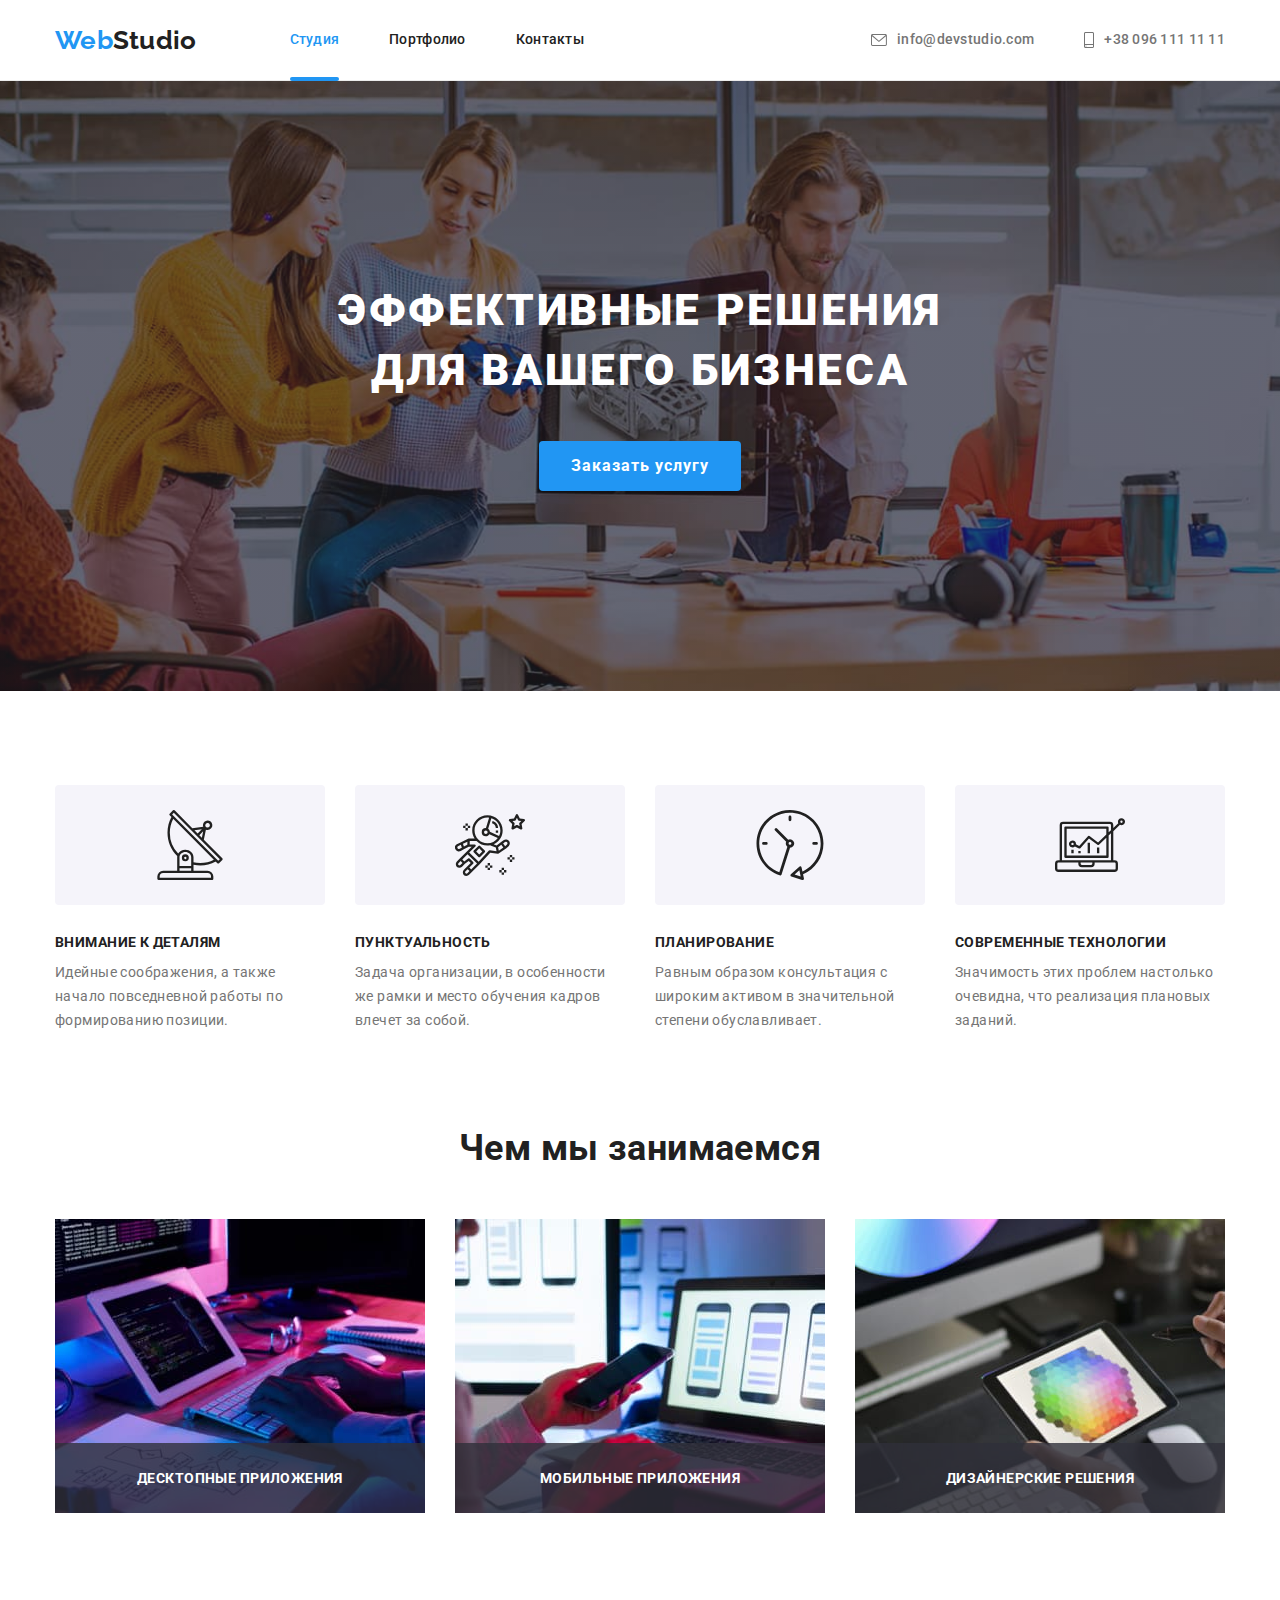
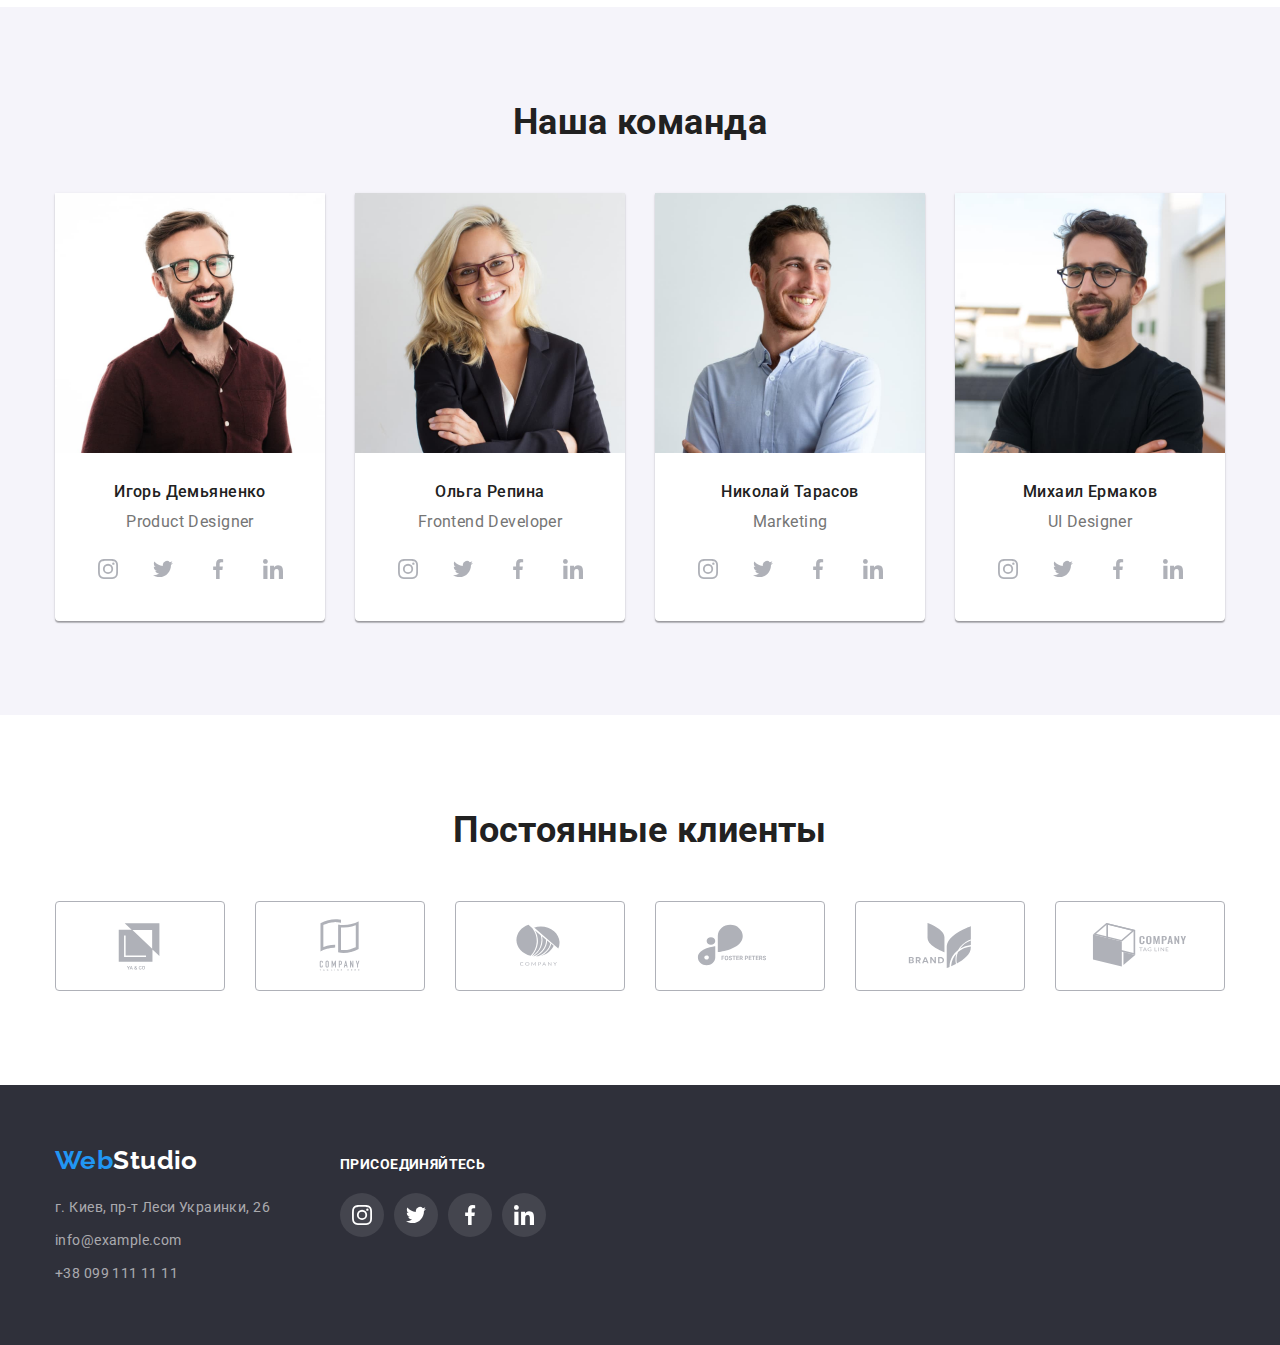
==== index.html @ f39d3039 "Initial commit" ====
<!DOCTYPE html>
<html lang="ru">
  <head>
    <meta charset="UTF-8" />
    <meta http-equiv="X-UA-Compatible" content="IE=edge" />
    <meta name="viewport" content="width=device-width, initial-scale=1.0" />
    <link
      href="https://fonts.googleapis.com/css2?family=Raleway:wght@700&family=Roboto:wght@400;500;700;900&display=swap"
      rel="stylesheet"
    />
    <link
      rel="stylesheet"
      href="https://cdnjs.cloudflare.com/ajax/libs/modern-normalize/1.1.0/modern-normalize.min.css"
    />
    <link rel="stylesheet" href="./css/styles.css" />
    <title>Document</title>
  </head>
  <body>
    <header class="header">
      <nav class="container main-nav">
        <a class="logo" href="./index.html">Web<span class="logo-black">Studio</span></a>
        <ul class="site-nav list">
          <li class="item"><a class="link active" href="./index.html">Студия</a></li>
          <li class="item"><a class="link" href="./portfolio.html">Портфолио</a></li>
          <li class="item"><a class="link" href="#">Контакты</a></li>
        </ul>
        <ul class="site-contact list">
          <li class="item">
            <a class="link" href="mailto:info@devstudio.com">
              <svg class="svg-img" width="16" height="12">
                <use href="./images/icons.svg#icon-envelope"></use>
              </svg>
              <span>info@devstudio.com</span></a
            >
          </li>
          <li class="item">
            <a class="link" href="tel:+380961111111">
              <svg class="svg-img" width="10" height="16">
                <use href="./images/icons.svg#icon-smartphone"></use>
              </svg>
              <span>+38 096 111 11 11</span></a
            >
          </li>
        </ul>
      </nav>
    </header>
    <main>
      <section class="section hero">
        <div class="container">
          <h1 class="title">Эффективные решения для вашего бизнеса</h1>
          <!-- <a href="#">Заказать услугу</a> -->
          <button class="btn" type="button" data-modal-open>Заказать услугу</button>
          <!-- <input type="button" value="Заказать услугу" /> -->
        </div>
      </section>
      <section class="section site-about">
        <div class="container">
          <!-- Этот заголовок будет потом не видимым -->
          <h2 class="section-title visually-hidden">Наши лучшие качества</h2>
          <ul class="card-set list">
            <li class="card-item site-about-item">
              <div class="site-about-item-svg">
                <svg width="70" height="70">
                  <use href="./images/icons.svg#icon-antenna"></use>
                </svg>
              </div>
              <h3 class="section-subtitle">Внимание к деталям</h3>
              <p class="text">
                Идейные соображения, а также начало повседневной работы по формированию позиции.
              </p>
            </li>

            <li class="card-item site-about-item">
              <div class="site-about-item-svg">
                <svg width="70" height="70">
                  <use href="./images/icons.svg#icon-astronaut"></use>
                </svg>
              </div>
              <h3 class="section-subtitle">Пунктуальность</h3>
              <p class="text">
                Задача организации, в особенности же рамки и место обучения кадров влечет за собой.
              </p>
            </li>

            <li class="card-item site-about-item">
              <div class="site-about-item-svg">
                <svg width="70" height="70">
                  <use href="./images/icons.svg#icon-clock"></use>
                </svg>
              </div>
              <h3 class="section-subtitle">Планирование</h3>
              <p class="text">
                Равным образом консультация с широким активом в значительной степени обуславливает.
              </p>
            </li>

            <li class="card-item site-about-item">
              <div class="site-about-item-svg">
                <svg width="70" height="70">
                  <use href="./images/icons.svg#icon-diagram"></use>
                </svg>
              </div>
              <h3 class="section-subtitle">Современные технологии</h3>
              <p class="text">
                Значимость этих проблем настолько очевидна, что реализация плановых заданий.
              </p>
            </li>
          </ul>
        </div>
      </section>
      <section class="section site-work">
        <div class="container">
          <h2 class="section-title">Чем мы занимаемся</h2>
          <ul class="card-set list">
            <li class="card-item site-work-item">
              <img
                class="image"
                src="./images/ourbuisness/aboutus1.jpg"
                alt="Пишем качественный код"
                width="370"
              />
              <h3 class="site-work-block">Десктопные приложения</h3>
            </li>
            <li class="card-item site-work-item">
              <img
                class="image"
                src="./images/ourbuisness/aboutus3.jpg"
                alt="Делаем адаптивную верстку"
                width="370"
              />
              <h3 class="site-work-block">Мобильные приложения</h3>
            </li>
            <li class="card-item site-work-item">
              <img
                class="image"
                src="./images/ourbuisness/aboutus2.jpg"
                alt="Нарисуем логотип"
                width="370"
              />
              <h3 class="site-work-block">Дизайнерские решения</h3>
            </li>
          </ul>
        </div>
      </section>
      <section class="section site-command">
        <div class="container">
          <h2 class="section-title">Наша команда</h2>
          <ul class="card-set list">
            <li class="card-item site-command-item">
              <img
                class="image"
                src="./images/ourcomand/people4.jpg"
                alt="Product Designer"
                width="270"
              />
              <div class="text-block">
                <h3 class="comand-name">Игорь Демьяненко</h3>
                <p class="text">Product Designer</p>
                <ul class="list card-set-ico">
                  <li>
                    <a
                      class="ico-item"
                      href="#"
                      target="_blank"
                      rel="noreferrer noopener"
                      aria-label="Посилання на Інстаграм"
                    >
                      <svg width="20" height="20">
                        <use href="./images/icons.svg#icon-instagram" />
                      </svg>
                    </a>
                  </li>
                  <li>
                    <a
                      class="ico-item"
                      href="#"
                      target="_blank"
                      rel="noreferrer noopener"
                      aria-label="Посилання на Твітер"
                    >
                      <svg width="20" height="20">
                        <use href="./images/icons.svg#icon-twitter" />
                      </svg>
                    </a>
                  </li>
                  <li>
                    <a
                      class="ico-item"
                      href="#"
                      target="_blank"
                      rel="noreferrer noopener"
                      aria-label="Посилання на фейсбук"
                    >
                      <svg width="20" height="20">
                        <use href="./images/icons.svg#icon-facebook" />
                      </svg>
                    </a>
                  </li>
                  <li>
                    <a
                      class="ico-item"
                      href="#"
                      target="_blank"
                      rel="noreferrer noopener"
                      aria-label="Посилання на Лінкедін"
                    >
                      <svg width="20" height="20">
                        <use href="./images/icons.svg#icon-linkedin" />
                      </svg>
                    </a>
                  </li>
                </ul>
              </div>
            </li>
            <li class="card-item site-command-item">
              <img
                class="image"
                src="./images/ourcomand/people1.jpg"
                alt="Frontend Developer"
                width="270"
              />
              <div class="text-block">
                <h3 class="comand-name">Ольга Репина</h3>
                <p class="text">Frontend Developer</p>
                <ul class="list card-set-ico">
                  <li>
                    <a
                      class="ico-item"
                      href="#"
                      target="_blank"
                      rel="noreferrer noopener"
                      aria-label="Посилання на Інстаграм"
                    >
                      <svg width="20" height="20">
                        <use href="./images/icons.svg#icon-instagram" />
                      </svg>
                    </a>
                  </li>
                  <li>
                    <a
                      class="ico-item"
                      href="#"
                      target="_blank"
                      rel="noreferrer noopener"
                      aria-label="Посилання на Твітер"
                    >
                      <svg width="20" height="20">
                        <use href="./images/icons.svg#icon-twitter" />
                      </svg>
                    </a>
                  </li>
                  <li>
                    <a
                      class="ico-item"
                      href="#"
                      target="_blank"
                      rel="noreferrer noopener"
                      aria-label="Посилання на фейсбук"
                    >
                      <svg width="20" height="20">
                        <use href="./images/icons.svg#icon-facebook" />
                      </svg>
                    </a>
                  </li>
                  <li>
                    <a
                      class="ico-item"
                      href="#"
                      target="_blank"
                      rel="noreferrer noopener"
                      aria-label="Посилання на Лінкедін"
                    >
                      <svg width="20" height="20">
                        <use href="./images/icons.svg#icon-linkedin" />
                      </svg>
                    </a>
                  </li>
                </ul>
              </div>
            </li>
            <li class="card-item site-command-item">
              <img class="image" src="./images/ourcomand/people2.jpg" alt="Marketing" width="270" />
              <div class="text-block">
                <h3 class="comand-name">Николай Тарасов</h3>
                <p class="text">Marketing</p>
                <ul class="list card-set-ico">
                  <li>
                    <a
                      class="ico-item"
                      href="#"
                      target="_blank"
                      rel="noreferrer noopener"
                      aria-label="Посилання на Інстаграм"
                    >
                      <svg width="20" height="20">
                        <use href="./images/icons.svg#icon-instagram" />
                      </svg>
                    </a>
                  </li>
                  <li>
                    <a
                      class="ico-item"
                      href="#"
                      target="_blank"
                      rel="noreferrer noopener"
                      aria-label="Посилання на Твітер"
                    >
                      <svg width="20" height="20">
                        <use href="./images/icons.svg#icon-twitter" />
                      </svg>
                    </a>
                  </li>
                  <li>
                    <a
                      class="ico-item"
                      href="#"
                      target="_blank"
                      rel="noreferrer noopener"
                      aria-label="Посилання на фейсбук"
                    >
                      <svg width="20" height="20">
                        <use href="./images/icons.svg#icon-facebook" />
                      </svg>
                    </a>
                  </li>
                  <li>
                    <a
                      class="ico-item"
                      href="#"
                      target="_blank"
                      rel="noreferrer noopener"
                      aria-label="Посилання на Лінкедін"
                    >
                      <svg width="20" height="20">
                        <use href="./images/icons.svg#icon-linkedin" />
                      </svg>
                    </a>
                  </li>
                </ul>
              </div>
            </li>
            <li class="card-item site-command-item">
              <img
                class="image"
                src="./images/ourcomand/people3.jpg"
                alt="UI Designer"
                width="270"
              />
              <div class="text-block">
                <h3 class="comand-name">Михаил Ермаков</h3>
                <p class="text">UI Designer</p>
                <ul class="list card-set-ico">
                  <li>
                    <a
                      class="ico-item"
                      href="#"
                      target="_blank"
                      rel="noreferrer noopener"
                      aria-label="Посилання на Інстаграм"
                    >
                      <svg width="20" height="20">
                        <use href="./images/icons.svg#icon-instagram" />
                      </svg>
                    </a>
                  </li>
                  <li>
                    <a
                      class="ico-item"
                      href="#"
                      target="_blank"
                      rel="noreferrer noopener"
                      aria-label="Посилання на Твітер"
                    >
                      <svg width="20" height="20">
                        <use href="./images/icons.svg#icon-twitter" />
                      </svg>
                    </a>
                  </li>
                  <li>
                    <a
                      class="ico-item"
                      href="#"
                      target="_blank"
                      rel="noreferrer noopener"
                      aria-label="Посилання на фейсбук"
                    >
                      <svg width="20" height="20">
                        <use href="./images/icons.svg#icon-facebook" />
                      </svg>
                    </a>
                  </li>
                  <li>
                    <a
                      class="ico-item"
                      href="#"
                      target="_blank"
                      rel="noreferrer noopener"
                      aria-label="Посилання на Лінкедін"
                    >
                      <svg width="20" height="20">
                        <use href="./images/icons.svg#icon-linkedin" />
                      </svg>
                    </a>
                  </li>
                </ul>
              </div>
            </li>
          </ul>
        </div>
      </section>
      <section class="section site-clients">
        <div class="container">
          <h2 class="section-title">Постоянные клиенты</h2>
          <ul class="list card-set">
            <li class="card-item site-clients-item">
              <a
                class="out-box"
                href="#"
                target="_blank"
                rel="noreferrer noopener"
                aria-label="Посилання на компанію номер 1"
              >
                <svg class="pos-center" width="106" height="60">
                  <use href="./images/icons.svg#icon-comp1"></use>
                </svg>
              </a>
            </li>
            <li class="card-item site-clients-item">
              <a
                class="out-box"
                href="#"
                target="_blank"
                rel="noreferrer noopener"
                aria-label="Посилання на компанію номер 2"
              >
                <svg class="pos-center" width="106" height="60">
                  <use href="./images/icons.svg#icon-comp2"></use>
                </svg>
              </a>
            </li>
            <li class="card-item site-clients-item">
              <a
                class="out-box"
                href="#"
                target="_blank"
                rel="noreferrer noopener"
                aria-label="Посилання на компанію номер 3"
              >
                <svg class="pos-center" width="106" height="60">
                  <use href="./images/icons.svg#icon-comp3"></use>
                </svg>
              </a>
            </li>
            <li class="card-item site-clients-item">
              <a
                class="out-box"
                href="#"
                target="_blank"
                rel="noreferrer noopener"
                aria-label="Посилання на компанію номер 4"
              >
                <svg class="pos-center" width="106" height="60">
                  <use href="./images/icons.svg#icon-comp4"></use>
                </svg>
              </a>
            </li>
            <li class="card-item site-clients-item">
              <a
                class="out-box"
                href="#"
                target="_blank"
                rel="noreferrer noopener"
                aria-label="Посилання на компанію номер 5"
              >
                <svg class="pos-center" width="106" height="60">
                  <use href="./images/icons.svg#icon-comp5"></use>
                </svg>
              </a>
            </li>
            <li class="card-item site-clients-item">
              <a
                class="out-box"
                href="#"
                target="_blank"
                rel="noreferrer noopener"
                aria-label="Посилання на компанію номер 6"
              >
                <svg class="pos-center" width="106" height="60">
                  <use href="./images/icons.svg#icon-comp6" />
                </svg>
              </a>
            </li>
          </ul>
        </div>
      </section>
    </main>
    <footer class="site-footer">
      <div class="container card-set-footer">
        <div class="footer-card-item">
          <a class="logo" href="#">Web<span class="logo-white">Studio</span></a>
          <address class="footer-contact">
            <ul class="list">
              <li class="item">
                <a
                  class="footer-contact-link link"
                  href="https://goo.gl/maps/ytw7tUdtrMJyWJkt6"
                  target="_blank"
                  rel="noreferrer noopener"
                  >г. Киев, пр-т Леси Украинки, 26</a
                >
              </li>
              <li class="item">
                <a class="footer-contact-link link" href="mailto:info@example.com"
                  >info@example.com</a
                >
              </li>
              <li class="item">
                <a class="footer-contact-link link" href="tel:+380991111111">+38 099 111 11 11</a>
              </li>
            </ul>
          </address>
        </div>
        <div class="footer-card-item">
          <h3 class="section-subtitle">присоединяйтесь</h3>
          <ul class="list card-set-ico">
            <li>
              <a class="ico-item" href="#" aria-label="Посилання на Інстаграм">
                <svg width="20" height="20">
                  <use href="./images/icons.svg#icon-instagram" />
                </svg>
              </a>
            </li>
            <li>
              <a class="ico-item" href="#" aria-label="Посилання на Твітер">
                <svg width="20" height="20">
                  <use href="./images/icons.svg#icon-twitter" />
                </svg>
              </a>
            </li>
            <li>
              <a class="ico-item" href="#" aria-label="Посилання на Фейсбук">
                <svg width="20" height="20">
                  <use href="./images/icons.svg#icon-facebook" />
                </svg>
              </a>
            </li>
            <li>
              <a class="ico-item" href="#" aria-label="Посилання на Лінкедін">
                <svg width="20" height="20">
                  <use href="./images/icons.svg#icon-linkedin" />
                </svg>
              </a>
            </li>
          </ul>
        </div>
      </div>
    </footer>

    <!-- Modal window -->
    <div class="backdrop is-hidden" data-modal>
      <div class="modal">
        <button class="modal-btn" data-modal-close>
          <svg class="modal-btn-icon" width="14" height="14">
            <use href="./images/icons.svg#icon-close"></use>
          </svg>
        </button>
      </div>
    </div>
    <!-- Modal window end -->

    <script src="./js/modal.js"></script>
  </body>
</html>
---- css/styles.css ----
/* 
bg-color-primary #2196F3 - голубой цвет фона
bg-color-secondary #F5F4FA  - серый цвет фона
text-color-primary #757575  - основной цвет фона
text-color-secondary #212121 - название кнопок и заголовков
text-color-activ #2196F3 - активный текст
 */

/* Стили ко всему документу */
:root {
  --bg-color-primary: #2196f3;
  --bg-color-secondary: #f5f4fa;
  --text-color-btn-primary: #ffffff;
  --text-color-btn-secondary: #212121;
  --text-color-primary: #757575;
  --text-color-secondary: #212121;
  --text-color-active: #2196f3;
  --black-color: #212121;
  --white-color: #ffffff;
  --ico-color: #AFB1B8;
  --border-color: #EEEEEE;
  --boreder-header-color: #ECECEC;
  --baner-color: #2f303a;

  --timing-function: cubic-bezier(0.4, 0, 0.2, 1);

  

  /* Flex margin */
  --set-margin: 30px;
  --set-margin-ico: 10px;
  
}

/* Загальні стилі для всього документа */
html{
  box-sizing: border-box;
}
body{
  color: var(--text-color-primary);
  font-family: "Roboto", sans-serif;
  letter-spacing: 0.03em;
  font-size: 14px;
  line-height: 1.71;
}
.no-scroll{
  overflow: hidden;
}
h1, h2, h3, h4, h5, h6, p, ul {
  margin: 0px;
  padding: 0px;
}
img{
  display: block;
  max-width: 100%;
  height: auto;
}
.container{
  width: 1200px;
  padding-left: 15px;
  padding-right: 15px;
  margin-left: auto;
  margin-right: auto;
}
.list{
  list-style-type: none;
}
.link{
  text-decoration: none;
  color: currentColor;
}
.section{
  padding: 94px 0px;
}

.section-title{
  margin-top: 0px;
  margin-bottom: 50px;
  color: var(--text-color-secondary);
  font-weight: 700;
  font-size: 36px;
  line-height: 1.17;
  text-align: center;
}

.visually-hidden {
  position: absolute;
  width: 1px;
  height: 1px;
  margin: -1px;
  border: 0;
  padding: 0;
  white-space: nowrap;
  clip-path: inset(100%);
  clip: rect(0 0 0 0);
  overflow: hidden;
}

/* Flex start */
.card-set {
  display: flex;
  flex-wrap: wrap;
  margin-left: calc(-1 * var(--set-margin));
  margin-top: calc(-1 * var(--set-margin));
}

.card-item {
  margin-left: var(--set-margin);
  margin-top: var(--set-margin);
}

.pos-center {
  display: block;
  margin: 0 auto;
}
/* Flex end */


/* END Загальні стилі для всього документа */

/* Стилі для логотипа */
.logo{
  color: var(--text-color-active);
  text-decoration: none;
  font-family: "Raleway", sans-serif;
  font-weight: 700;
  font-size: 26px;
  line-height: 1.19;
}
.logo-black{
  color: var(--black-color);
}
/* END Стилі для логотипа*/



/* Стилі nav */
.header{
  font-weight: 500;
  line-height: 1.14;
  letter-spacing: 0.02em;
  border-bottom: solid 1px var(--boreder-header-color);
}
.main-nav{
  display: flex;
  align-items: center;
}
.site-nav{
  display:flex;
  margin-left: 93px;
}
.site-nav .item + .item{
  margin-left: 50px;
}

.site-nav .item{
  position: relative;
}
.site-nav .link{
  display: block;
  color: var(--text-color-secondary);
  padding-top: 32px;
  padding-bottom: 32px;

  transition-property: color;
  transition-duration: 250ms;
  transition-timing-function: var(--timing-function);

}
.site-nav .link.active::after{
  content: '';
  position: absolute;
  bottom: -1px;
  left: 0px;
  display: block;
  width: 100%;
  height: 4px;
  border-radius: 2px;
  background-color: var(--bg-color-primary);
}

.site-nav .link:hover,
.site-nav .link:focus {
  color: var(--text-color-active);
}
.site-nav .link.active {
  color: var(--text-color-active);
}
.site-contact{
  display: flex;
  margin-left: auto;
}
.site-contact .item + .item {
  margin-left: 50px;
}
/* .site-contact .link{
  display: block;
  padding-top: 32px;
  padding-bottom: 32px;
} */

.site-contact .link{
  display: inline-flex;
  align-items: center;
  padding-top: 32px;
  padding-bottom: 32px;

  transition-property: color;
  transition-duration: 250ms;
  transition-timing-function: var(--timing-function);
}

.site-contact .link:hover,
.site-contact .link:focus {
  color: var(--text-color-active);
}
.site-contact .svg-img{
  margin-right: 10px;
  fill: currentColor;
}


/* .site-contact .link::before{
  content: "";
  margin-right: 10px;
}
.site-contact .envelope::before{
    width: 16px;
    height: 12px;
    background-image: url(../images/header/envelope.svg);
}
.site-contact .envelope:hover::before,
.site-contact .envelope:focus::before {
  background-image: url(../images/header/envelope-blue.svg);
}
.site-contact .phone::before {
  width: 10px;
  height: 16px;
  background-image: url(../images/header/smartphone.svg);
}
.site-contact .phone:hover::before,
.site-contact .phone:focus::before {
  background-image: url(../images/header/smartphone-blue.svg);
} */
/* END Стилі nav  */

/* Section baner */
.hero{
  max-width: 1600px;
  margin-left: auto;
  margin-right: auto;
  padding-top: 200px;
  padding-bottom: 200px;
  /* padding: 200px 0px; */
  text-align: center;

  background-color: var(--baner-color);
  background-image: linear-gradient(
  to right,
  rgba(47, 48, 58, 0.4),
  rgba(47, 48, 58, 0.4)
),
  url(../images/hero/hero.jpg);
  background-position: center;
  background-size: cover;
  background-repeat: no-repeat;
}
.hero .title {
  margin: 0 auto;
  max-width: 696px;
  margin-bottom: 40px;
  color: var(--white-color);
  font-weight: 900;
  font-size: 44px;
  line-height: 1.36;
  letter-spacing: 0.06em;
  text-transform: uppercase;
  
}

.hero .btn {
  padding: 10px 32px;
  border: none;
  border-radius: 4px;
  font-weight: 700;
  font-size: 16px;
  line-height: 1.88;
  font-family: inherit;
  cursor: pointer;
  letter-spacing: 0.06em;
  background-color: var(--bg-color-primary);
  color: var(--text-color-btn-primary);
  box-shadow: 0px 4px 4px rgba(0, 0, 0, 0.15);
}
/* END section baner */

/* Section about */
.site-about{
  padding-bottom: 0px;
}
.site-about-item{
  flex-basis: calc(100% / 4 - var(--set-margin));
}
.site-about-item-svg{
  display: flex;
  justify-content: center;
  align-items: center;
  width: 100%;
  padding-top:25px;
  padding-bottom: 25px;
  margin-bottom: 30px;
  border-radius: 4px;
  background-color: var(--bg-color-secondary);
}

/* .site-about-item::before{
  display: block;
  content: "";
  width: 100%;
  height: 120px;
  margin-bottom: 30px;
  background-color: var(--bg-color-secondary);
  background-repeat: no-repeat;
  background-position: center;
}
.site-about-item.img-ant::before{
  background-image: url(../images/about/antenna.svg);
}
.site-about-item.img-clc::before {
  background-image: url(../images/about/clock.svg);
}
.site-about-item.img-diagr::before {
  background-image: url(../images/about/diagram.svg);
}
.site-about-item.img-astr::before {
  background-image: url(../images/about/astronaut.svg);
} */

/* .site-about-flex>.item:nth-of-type(4n){
  margin-right: 0px;
} */

.site-about .section-subtitle {
  margin-bottom: 10px;
  font-size: 14px;
  color: var(--text-color-secondary);
  font-weight: 700;
  line-height: 1.14;
  text-transform: uppercase;
}
.site-about .text {
  margin: 0px;
}
/* Section about END */

/* Section site-work */
.site-work .image{
  display: block;
}

.site-work-item{
  position: relative;
  flex-basis: calc(100% / 3 - var(--set-margin));
}
.site-work .site-work-block{
  position: absolute;
  bottom: 0;
  left: 0px;
  width: 100%;
  padding-top: 27px;
  padding-bottom: 27px;
  background-color: rgba(47, 48, 58, 0.8);;

  line-height: calc(16 / 14);
  text-align: center;
  text-transform: uppercase;
  color: var(--white-color);
  font-size: 14px;
}
/* Section site-work END*/

/* Section our comand */
.site-command {
  background-color: var(--bg-color-secondary);
  text-align: center;
}
.site-command .image{
  display: block;
}
.site-command .text-block{
  padding: 30px;
}

.site-command-item{
  flex-basis: calc(100% / 4 - var(--set-margin));
  box-shadow: 0px 1px 3px rgba(0, 0, 0, 0.12), 0px 1px 1px rgba(0, 0, 0, 0.14), 0px 2px 1px rgba(0, 0, 0, 0.2);
  border-radius: 0px 0px 4px 4px;
  background-color: var(--white-color);
}

.site-command .comand-name{
  color: var(--text-color-btn-secondary);
  font-weight: 500;
  line-height: 1.18;
  font-size: 16px;
  margin-bottom: 10px;
}

.site-command .text{
  font-size: 16px;
  line-height: 1.19;
  margin-bottom: 16px;
}

/* Flex start ico */
.card-set-ico {
  display: flex;
  gap: 10px;
  justify-content: space-around;
}

.ico-item {
  width: 44px;
  height: 44px;
  display: flex;
  border-radius: 50%;
  align-items: center;
  justify-content: center;
  fill: var(--ico-color);

  transition-property: background-color, fill;
  transition-duration: 250ms;
  transition-timing-function: var(--timing-function);
  
}
.ico-item:hover,
.ico-item:focus {
  background-color: var(--bg-color-primary);
  fill: var(--white-color);
}
/* Flex end ico*/

/* Our clients */
.site-clients-item {
  flex-basis: calc(100% /6  - var(--set-margin));
}
.site-clients .out-box{
  display: flex;
  /* width: 170px; */
  height: 90px;
  align-items: center;
  fill: var(--ico-color);
  border: 1px solid;
  border-color: var(--ico-color);
  border-radius: 4px;

  transition-property: fill, border-color;
  transition-duration: 250ms;
  transition-timing-function: var(--timing-function);
}
.site-clients .out-box:hover,
.site-clients .out-box:focus{
  fill: var(--bg-color-primary);
  border-color: var(--bg-color-primary);
}
/* Our clients end*/


/* =====================PORTFOLIO====================== */
/* Button */
.filter-menu {
  margin-bottom: 50px;
  display: flex;
  justify-content: center;
}
.filter-menu .item + .item{
  margin-left: 8px;
}
.filter-button {
  padding: 6px 22px;
  border: none;
  border-radius: 4px;
  
  font-weight: 500;
  font-size: 16px;
  line-height: 1.63;
  text-align: center;
  font-family: inherit;
  cursor: pointer;

  transition-property: color, background-color, box-shadow;
  transition-duration: 250ms;
  transition-timing-function: var(--timing-function);
  }

.filter-button:hover, .filter-button:focus, .active-filter{
  background-color: var(--bg-color-primary);
  color: var(--text-color-btn-primary);
  box-shadow: 0px 3px 1px rgba(0, 0, 0, 0.1), 0px 1px 2px rgba(0, 0, 0, 0.08), 0px 2px 2px rgba(0, 0, 0, 0.12);
}

/* Section project on PORTFOLIO */

.allwork-item{
  flex-basis: calc(100% / 3 - var(--set-margin));
}
.allwork-link{
  display: block;

  transition-property: box-shadow;
  transition-duration: 250ms;
  transition-timing-function: var(--timing-function);
}
.allwork-link:hover,
.allwork-link:focus
{
  box-shadow: 0px 1px 1px rgba(0, 0, 0, 0.12), 0px 4px 4px rgba(0, 0, 0, 0.06), 1px 4px 6px rgba(0, 0, 0, 0.16); 
}

.flex-container .image{
  display: block;
}

.site-project{
  padding: 20px 24px;
  border-left: solid 1px var(--border-color);
  border-right: solid 1px var(--border-color);
  border-bottom: solid 1px var(--border-color);
}

.site-project-title {
  margin-bottom: 4px;
  color: var(--text-color-secondary);
  font-weight: 700;
  font-size: 18px;
  line-height: 2;
  letter-spacing: 0.06em;
}

.site-project-text {
  font-size: 16px;
  line-height: 1.88;
}
.product-thumb {
  position: relative;
  overflow: hidden;
}

.product-overlay {
  position: absolute;
  width: 100%;
  height: 100%;
  bottom: 0;
  left: 0;
  padding-left: 24px;
  padding-right: 24px;
  padding-top: 5px;
  padding-bottom: 5px;
  display: flex;
  justify-content: center;
  align-items: center;

  line-height: calc(28 / 18);
  color: var(--white-color);
  font-size: 18px;

  background: rgba(33, 150, 243, 0.9);
  transform: translateY(100%);
  transition: transform 250ms var(--timing-function);
}

.allwork-link:hover .product-overlay, .allwork-link:focus .product-overlay {
  transform: translateY(0%);
}

/* footer */
.card-set-footer{
  display: flex;
  gap: 70px;
  align-items: baseline;
}
.site-footer {
  padding: 60px 0px;
  background-color: var(--baner-color);
}
.site-footer .left{
  margin-right: 70px;
  display: inline-block;
}
.site-footer .logo{
  margin-bottom: 20px;
  display: block;
}

.logo-white { 
  color: var(--white-color);
}

.footer-contact{
  font-style: inherit;
}
.footer-contact .item{
  margin-bottom: 9px;
}
.footer-contact .item:last-child {
  margin-bottom: 0px;
}

.footer-contact-link {
  color: rgb(255, 255, 255, 0.6);
  font-style: normal;

  transition-property: color;
  transition-duration: 250ms;
  transition-timing-function: var(--timing-function);
}

.footer-contact-link:hover, .footer-contact-link:focus{
  color: #ffffff;
}

.site-footer .center{
  display: inline-block;
  outline: 1px #EEEEEE solid;
}
.site-footer .section-subtitle {
  margin-bottom: 20px;
  font-size: 14px;
  color: var(--white-color);
  font-weight: 700;
  line-height: 1.14;
  text-transform: uppercase;
  letter-spacing: 0.03em;
}

.card-item-center .section-subtitle{
  margin-bottom: 20px;
}
.site-footer .ico-item{
  background: rgba(255, 255, 255, 0.1);
  fill: var(--white-color);

  transition-property: background-color;
  transition-duration: 250ms;
  transition-timing-function: var(--timing-function);
}
.site-footer .ico-item:hover,
.site-footer .ico-item:focus {
  background-color: var(--bg-color-primary);
}

/* Modal window */
.backdrop{
  position:fixed;
  top: 0px;
  left: 0px;

  width: 100%;
  height: 100%;

  background: rgba(0, 0, 0, 0.2);
  opacity: 1;
  transition: opacity 250ms var(--timing-function), visibility 250ms var(--timing-function);
}
.backdrop.is-hidden{
  opacity: 0;
  visibility: hidden;
  pointer-events: none;
}

.backdrop.is-hidden .modal{
  transform: translate(-50%, -50%) scale(0.9);
}

.modal{
  position: absolute;
  top: 50%;
  left: 50%;
  width: 528px;
  height: 581px;
  background-color: var(--white-color);
  box-shadow: 0px 1px 3px rgba(0, 0, 0, 0.12), 0px 1px 1px rgba(0, 0, 0, 0.14), 0px 2px 1px rgba(0, 0, 0, 0.2);
  border-radius: 4px;

  transform: translate(-50%, -50%) scale(1);
  transition: transform 250ms var(--timing-function);
}
.modal-btn{
  position: absolute;
  right: 8px;
  top: 8px;
  display: flex;
  justify-content: center;
  align-items: center;
  width: 30px;
  height: 30px;
  padding: 0px;
  border: 1px solid rgba(0, 0, 0, 0.1);
  border-radius: 50%;
  background-color: transparent;
  cursor: pointer;
}

/* Modal window end */
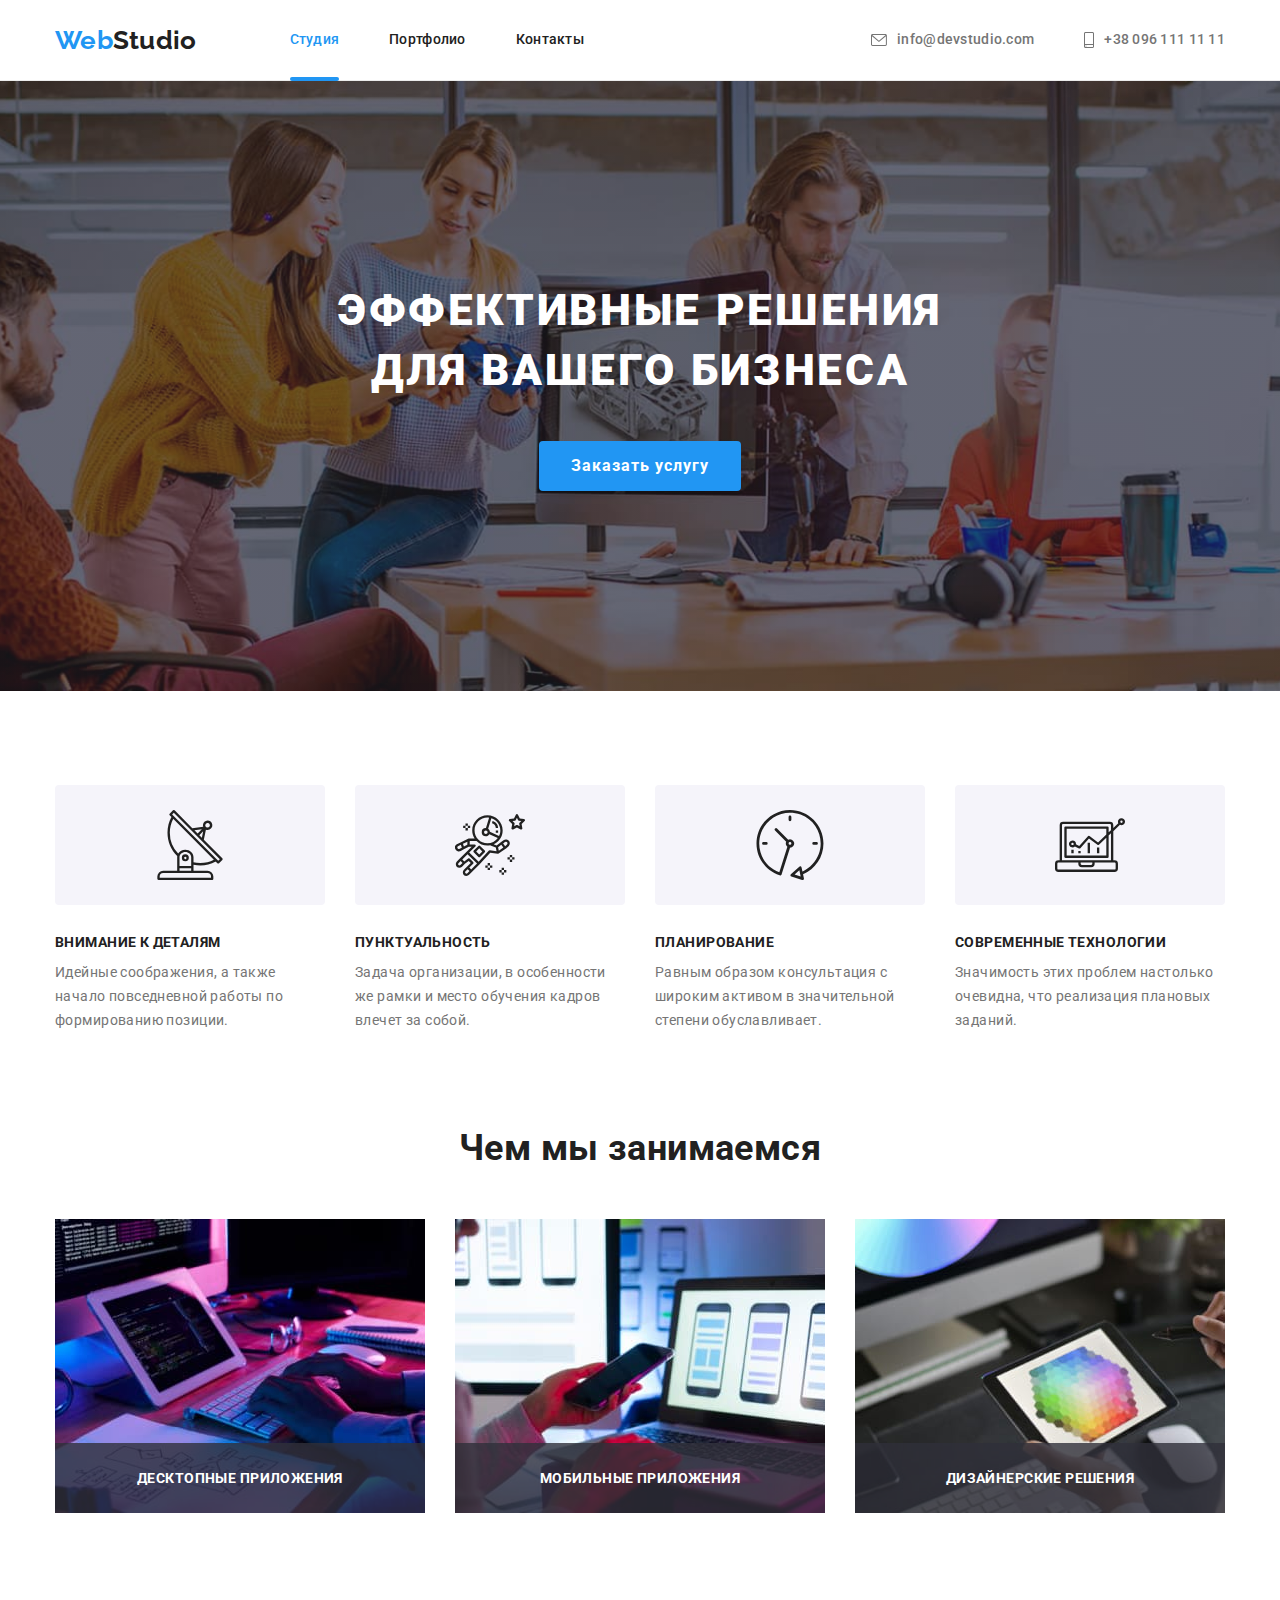
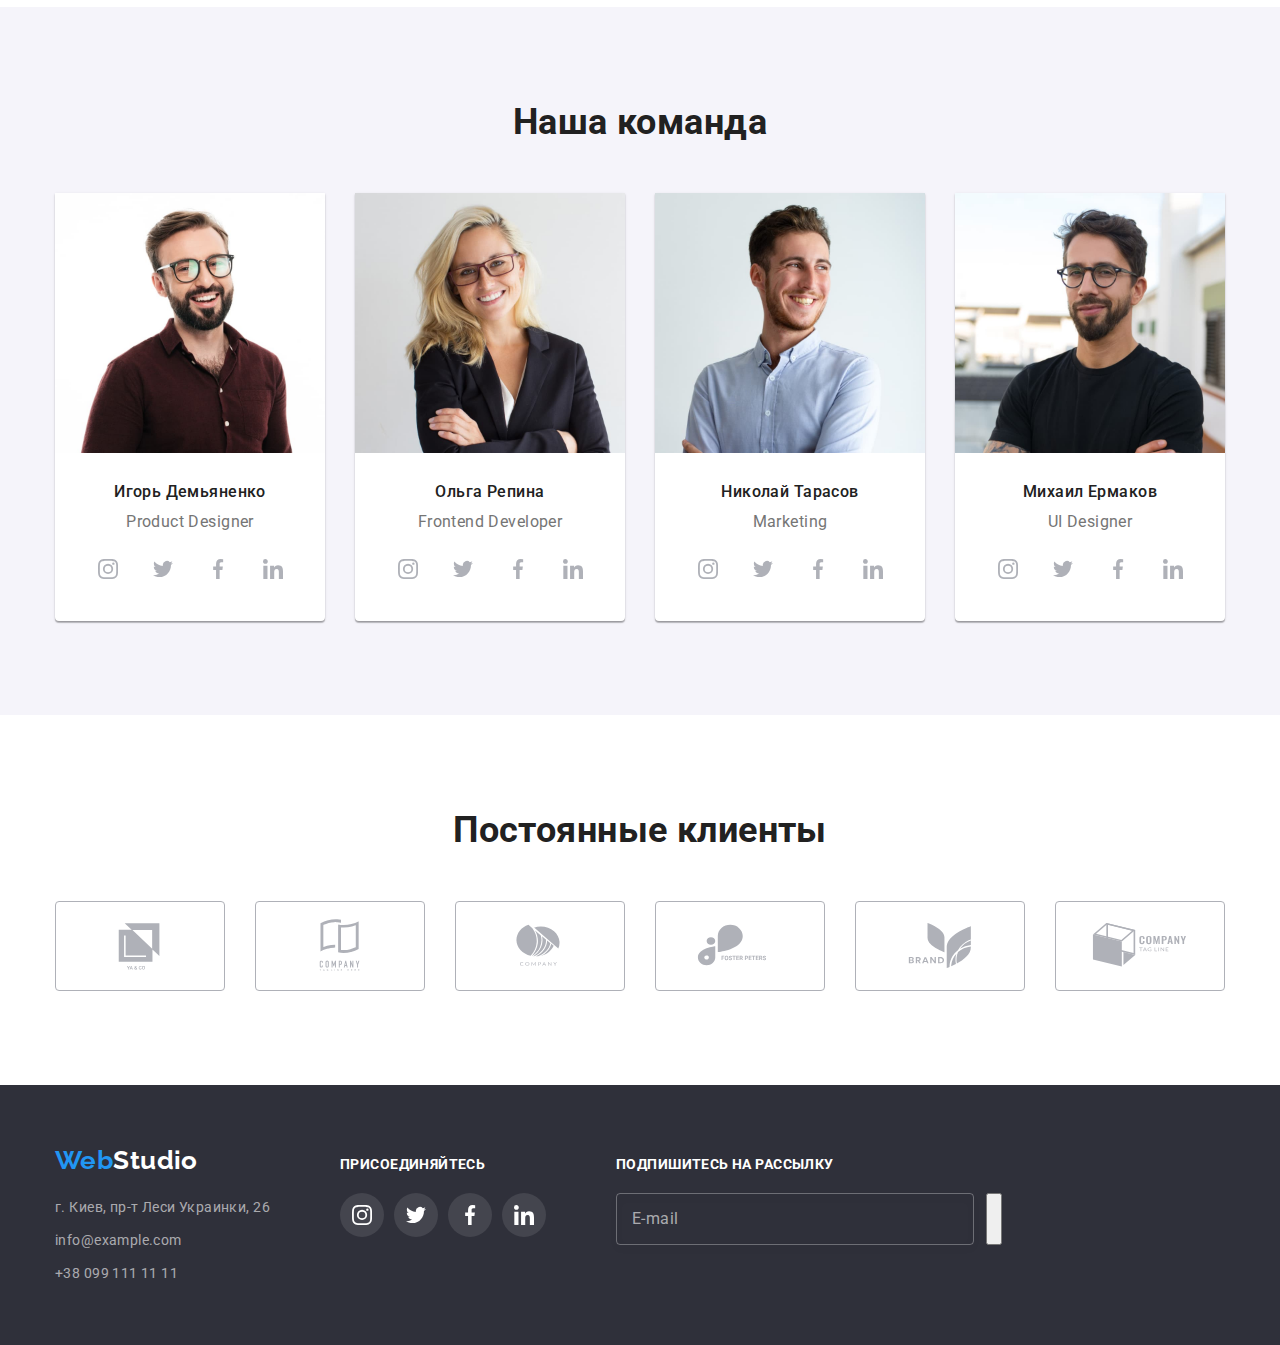
==== commit 6acdadc8: "homework6" ====
--- a/index.html
+++ b/index.html
@@ -553,6 +553,16 @@
             </li>
           </ul>
         </div>
+        <div class="footer-card-item">
+          <h3 class="section-subtitle">подпишитесь на рассылку</h3>
+          <form class="footer-form" autocomplete="off">
+            <div class="form-field">
+              <input class="footer-form-input" type="text" name="mail" placeholder=" " />
+              <label class="footer-form-label">E-mail</label>
+            </div>
+            <button class="footer-form-button" type="submit"></button>
+          </form>
+        </div>
       </div>
     </footer>
 
--- a/css/styles.css
+++ b/css/styles.css
@@ -633,9 +633,6 @@
   letter-spacing: 0.03em;
 }
 
-.card-item-center .section-subtitle{
-  margin-bottom: 20px;
-}
 .site-footer .ico-item{
   background: rgba(255, 255, 255, 0.1);
   fill: var(--white-color);
@@ -648,6 +645,50 @@
 .site-footer .ico-item:focus {
   background-color: var(--bg-color-primary);
 }
+
+/* footer form */
+.footer-form{
+  display: flex;
+  gap: 12px;
+}
+.form-field{
+  position: relative;
+}
+.footer-form-input{
+  width: 358px;
+  /* height: 50px; */
+  padding: 15px 16px;
+  background-color: inherit;
+  border: 1px solid rgba(255, 255, 255, 0.3);
+  filter: drop-shadow(0px 4px 4px rgba(0, 0, 0, 0.15));
+  border-radius: 4px;
+
+  font-size: 16px;
+  line-height: calc(20 / 16);
+  font-weight: 400;
+  color: rgba(255, 255, 255, 0.6);
+}
+.footer-form-input:focus + .footer-form-label,
+.footer-form-input:not(:placeholder-shown) + .footer-form-label{
+  opacity: 0;
+}
+.footer-form-label{
+  position: absolute;
+  top: 50%;
+  left: 16px;
+  transform: translateY(-50%);
+  transition: opacity 250ms var(--timing-function);
+
+  font-size: 16px;
+  line-height: calc(20 / 16);
+  font-weight: 400;
+  color: rgba(255, 255, 255, 0.6);
+}
+.footer-form-button{
+
+}
+
+/* footer form end */
 
 /* Modal window */
 .backdrop{
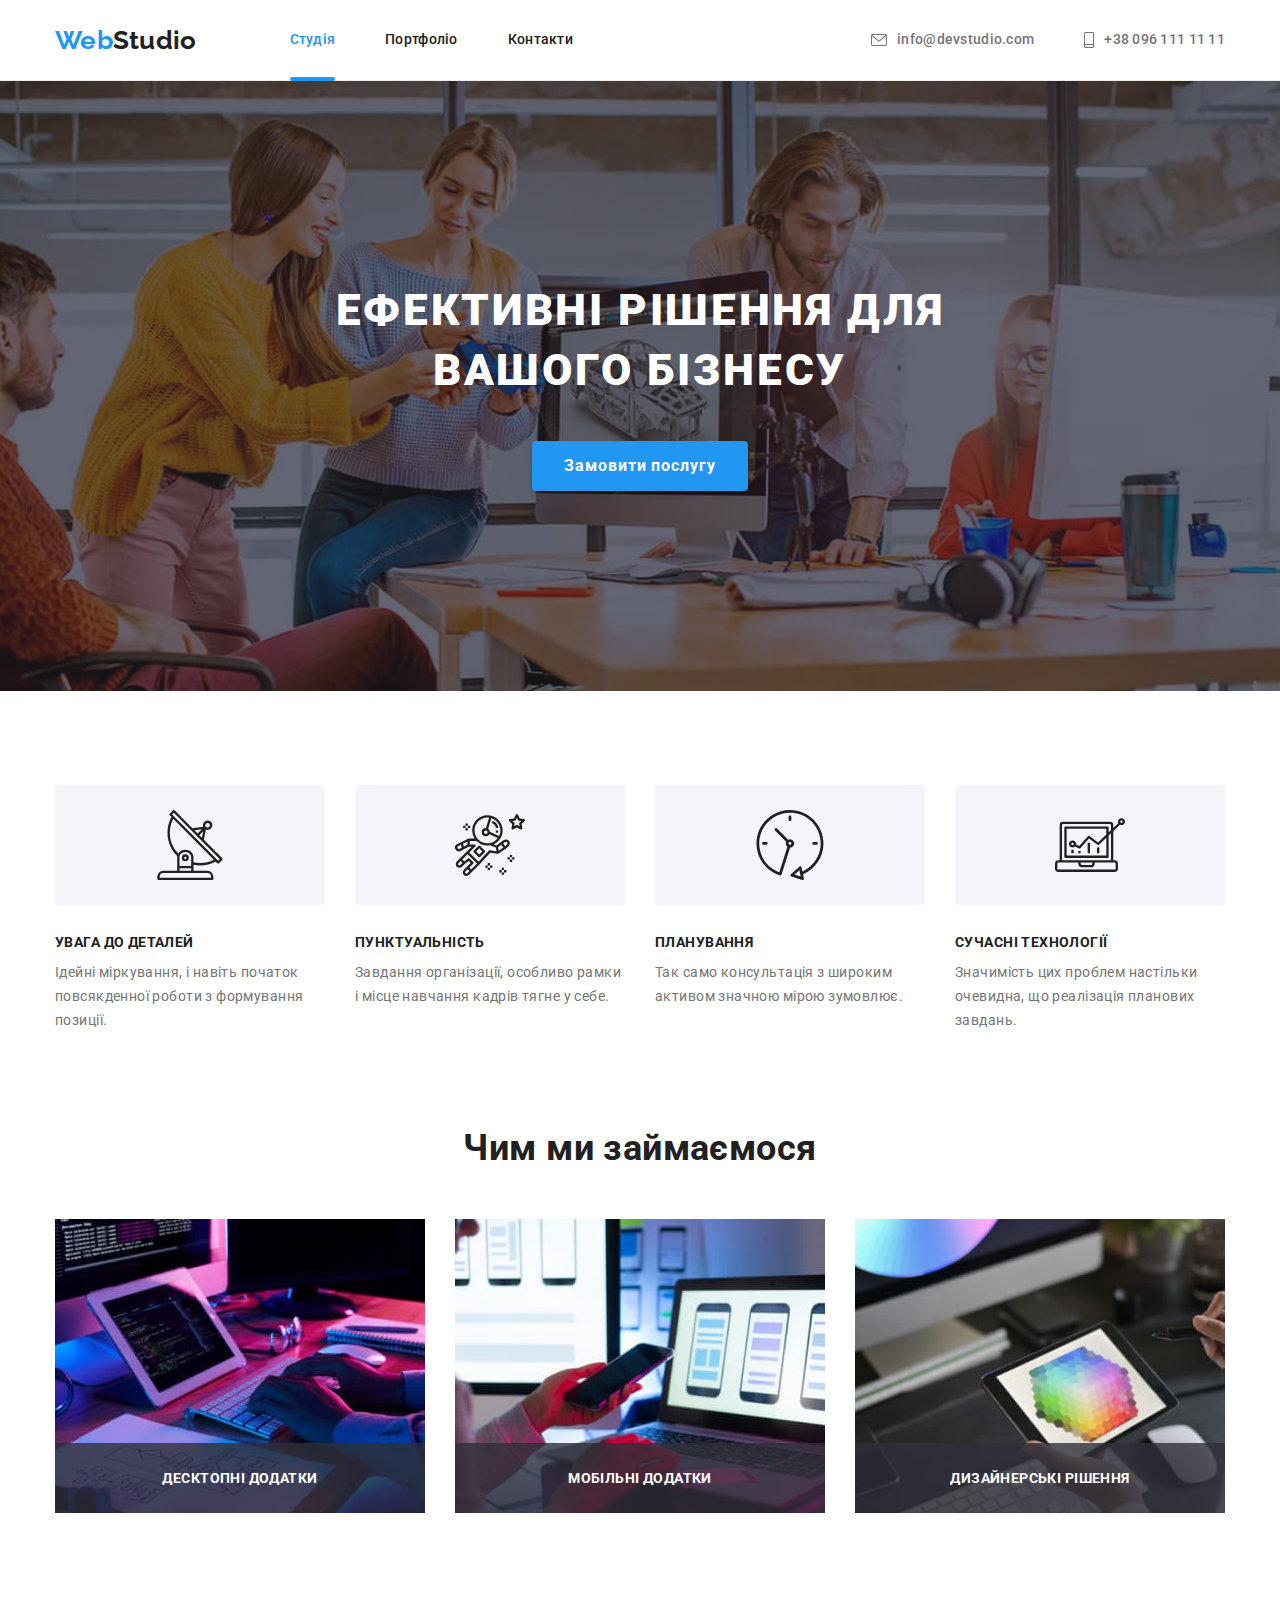
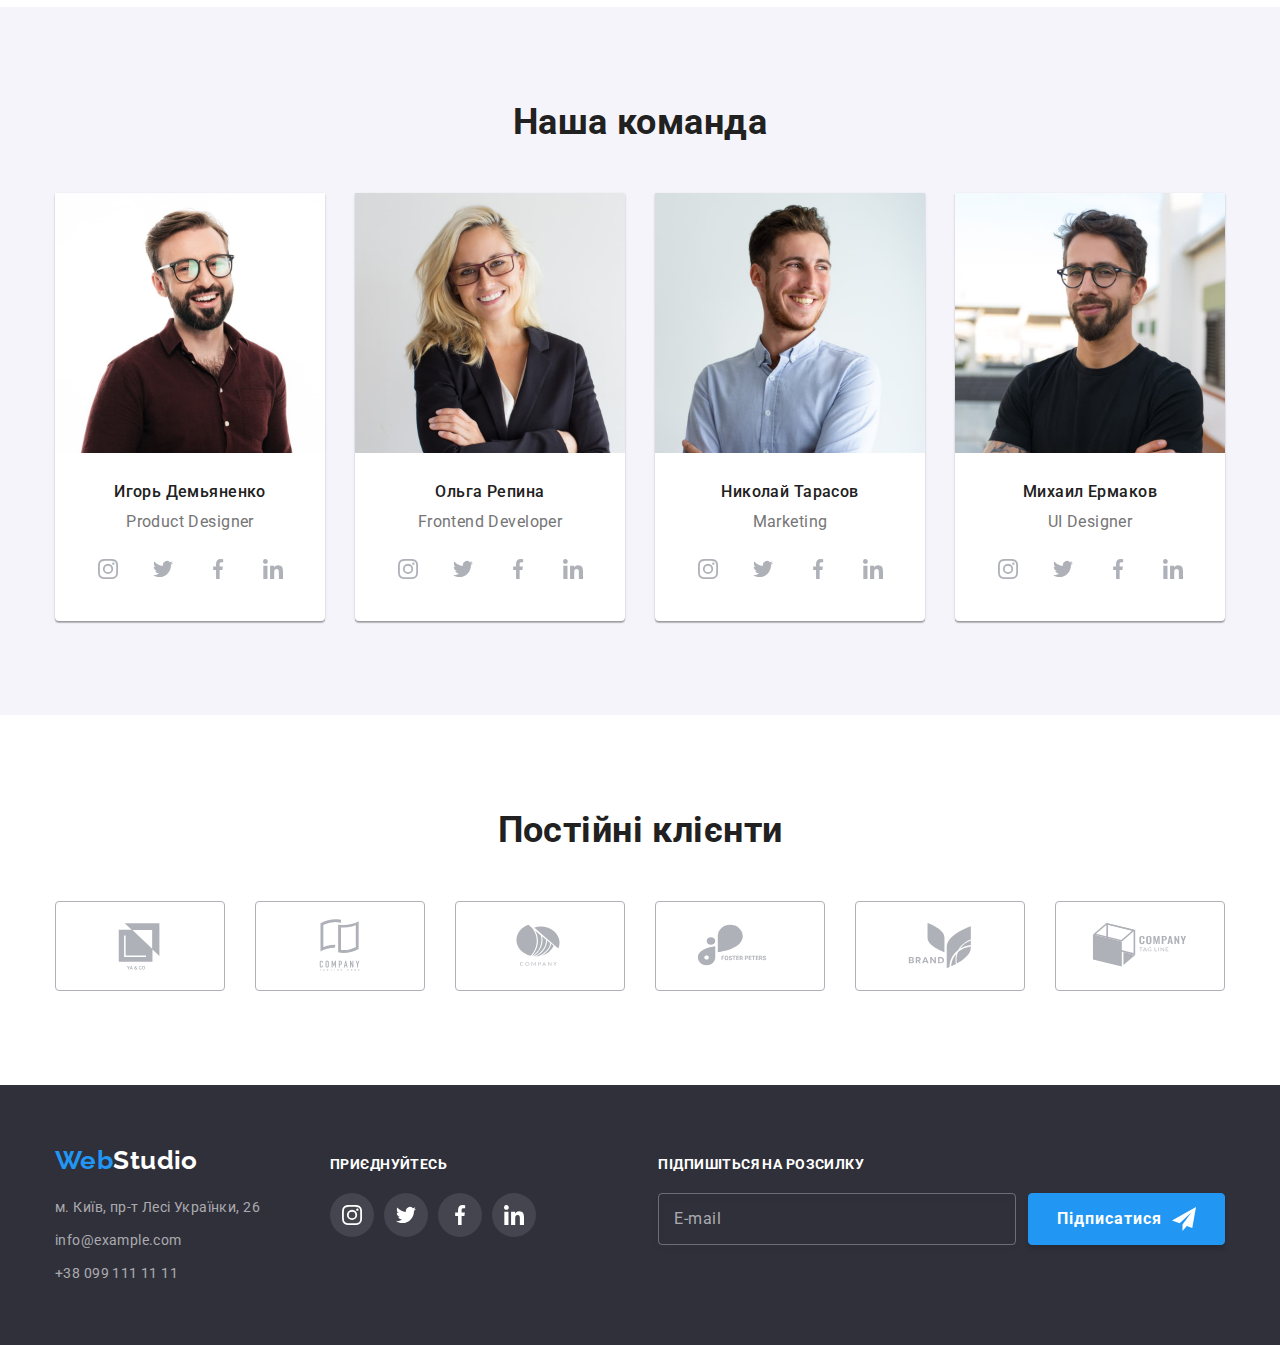
==== commit 054b8fa3: "change_2707" ====
--- a/index.html
+++ b/index.html
@@ -20,9 +20,9 @@
       <nav class="container main-nav">
         <a class="logo" href="./index.html">Web<span class="logo-black">Studio</span></a>
         <ul class="site-nav list">
-          <li class="item"><a class="link active" href="./index.html">Студия</a></li>
-          <li class="item"><a class="link" href="./portfolio.html">Портфолио</a></li>
-          <li class="item"><a class="link" href="#">Контакты</a></li>
+          <li class="item"><a class="link active" href="./index.html">Студія</a></li>
+          <li class="item"><a class="link" href="./portfolio.html">Портфоліо</a></li>
+          <li class="item"><a class="link" href="#">Контакти</a></li>
         </ul>
         <ul class="site-contact list">
           <li class="item">
@@ -47,9 +47,9 @@
     <main>
       <section class="section hero">
         <div class="container">
-          <h1 class="title">Эффективные решения для вашего бизнеса</h1>
+          <h1 class="title">Ефективні рішення для вашого бізнесу</h1>
           <!-- <a href="#">Заказать услугу</a> -->
-          <button class="btn" type="button" data-modal-open>Заказать услугу</button>
+          <button class="btn" type="button" data-modal-open>Замовити послугу</button>
           <!-- <input type="button" value="Заказать услугу" /> -->
         </div>
       </section>
@@ -64,9 +64,9 @@
                   <use href="./images/icons.svg#icon-antenna"></use>
                 </svg>
               </div>
-              <h3 class="section-subtitle">Внимание к деталям</h3>
+              <h3 class="section-subtitle">УВАГА ДО ДЕТАЛЕЙ</h3>
               <p class="text">
-                Идейные соображения, а также начало повседневной работы по формированию позиции.
+                Ідейні міркування, і навіть початок повсякденної роботи з формування позиції.
               </p>
             </li>
 
@@ -76,9 +76,9 @@
                   <use href="./images/icons.svg#icon-astronaut"></use>
                 </svg>
               </div>
-              <h3 class="section-subtitle">Пунктуальность</h3>
+              <h3 class="section-subtitle">ПУНКТУАЛЬНІСТЬ</h3>
               <p class="text">
-                Задача организации, в особенности же рамки и место обучения кадров влечет за собой.
+                Завдання організації, особливо рамки і місце навчання кадрів тягне у себе.
               </p>
             </li>
 
@@ -88,10 +88,8 @@
                   <use href="./images/icons.svg#icon-clock"></use>
                 </svg>
               </div>
-              <h3 class="section-subtitle">Планирование</h3>
-              <p class="text">
-                Равным образом консультация с широким активом в значительной степени обуславливает.
-              </p>
+              <h3 class="section-subtitle">ПЛАНУВАННЯ</h3>
+              <p class="text">Так само консультація з широким активом значною мірою зумовлює.</p>
             </li>
 
             <li class="card-item site-about-item">
@@ -100,9 +98,9 @@
                   <use href="./images/icons.svg#icon-diagram"></use>
                 </svg>
               </div>
-              <h3 class="section-subtitle">Современные технологии</h3>
+              <h3 class="section-subtitle">СУЧАСНІ ТЕХНОЛОГІЇ</h3>
               <p class="text">
-                Значимость этих проблем настолько очевидна, что реализация плановых заданий.
+                Значимість цих проблем настільки очевидна, що реалізація планових завдань.
               </p>
             </li>
           </ul>
@@ -110,7 +108,7 @@
       </section>
       <section class="section site-work">
         <div class="container">
-          <h2 class="section-title">Чем мы занимаемся</h2>
+          <h2 class="section-title">Чим ми займаємося</h2>
           <ul class="card-set list">
             <li class="card-item site-work-item">
               <img
@@ -119,7 +117,7 @@
                 alt="Пишем качественный код"
                 width="370"
               />
-              <h3 class="site-work-block">Десктопные приложения</h3>
+              <h3 class="site-work-block">Десктопні додатки</h3>
             </li>
             <li class="card-item site-work-item">
               <img
@@ -128,7 +126,7 @@
                 alt="Делаем адаптивную верстку"
                 width="370"
               />
-              <h3 class="site-work-block">Мобильные приложения</h3>
+              <h3 class="site-work-block">Мобільні додатки</h3>
             </li>
             <li class="card-item site-work-item">
               <img
@@ -137,7 +135,7 @@
                 alt="Нарисуем логотип"
                 width="370"
               />
-              <h3 class="site-work-block">Дизайнерские решения</h3>
+              <h3 class="site-work-block">Дизайнерські рішення</h3>
             </li>
           </ul>
         </div>
@@ -410,7 +408,7 @@
       </section>
       <section class="section site-clients">
         <div class="container">
-          <h2 class="section-title">Постоянные клиенты</h2>
+          <h2 class="section-title">Постійні клієнти</h2>
           <ul class="list card-set">
             <li class="card-item site-clients-item">
               <a
@@ -506,7 +504,7 @@
                   href="https://goo.gl/maps/ytw7tUdtrMJyWJkt6"
                   target="_blank"
                   rel="noreferrer noopener"
-                  >г. Киев, пр-т Леси Украинки, 26</a
+                  >м. Київ, пр-т Лесі Українки, 26</a
                 >
               </li>
               <li class="item">
@@ -521,7 +519,7 @@
           </address>
         </div>
         <div class="footer-card-item">
-          <h3 class="section-subtitle">присоединяйтесь</h3>
+          <h3 class="section-subtitle">приєднуйтесь</h3>
           <ul class="list card-set-ico">
             <li>
               <a class="ico-item" href="#" aria-label="Посилання на Інстаграм">
@@ -553,14 +551,26 @@
             </li>
           </ul>
         </div>
-        <div class="footer-card-item">
-          <h3 class="section-subtitle">подпишитесь на рассылку</h3>
+        <div class="footer-card-item-form">
+          <h3 class="section-subtitle">Підпишіться на розсилку</h3>
           <form class="footer-form" autocomplete="off">
             <div class="form-field">
-              <input class="footer-form-input" type="text" name="mail" placeholder=" " />
-              <label class="footer-form-label">E-mail</label>
+              <input
+                class="footer-form-input"
+                type="email"
+                name="mail"
+                id="email-footer"
+                placeholder=" "
+                required
+              />
+              <label class="footer-form-label" for="email-footer">E-mail</label>
             </div>
-            <button class="footer-form-button" type="submit"></button>
+            <button class="footer-form-button" type="submit">
+              <span>Підписатися</span>
+              <svg width="24" height="24">
+                <use href="./images/icons.svg#icon-send" />
+              </svg>
+            </button>
           </form>
         </div>
       </div>
@@ -574,6 +584,53 @@
             <use href="./images/icons.svg#icon-close"></use>
           </svg>
         </button>
+        <form class="form" autocomplete="off">
+          <strong class="form-title">Залиште свої дані, ми вам передзвонимо</strong>
+          <div class="form-field">
+            <label class="form-label" for="name">Ім'я</label>
+            <div class="form-icon-inp">
+              <input class="form-input" type="text" name="name" id="name" />
+              <span class="icon">
+                <svg width="18" height="18">
+                  <use href="./images/icons.svg#icon-person" />
+                </svg>
+              </span>
+            </div>
+          </div>
+          <div class="form-field">
+            <label class="form-label" for="phone">Телефон</label>
+            <div class="form-icon-inp">
+              <input class="form-input" type="tel" name="phone" id="phone" />
+              <span class="icon">
+                <svg width="18" height="18">
+                  <use href="./images/icons.svg#icon-phone" />
+                </svg>
+              </span>
+            </div>
+          </div>
+          <div class="form-field">
+            <label class="form-label" for="email">Пошта</label>
+            <div class="form-icon-inp">
+              <input class="form-input" type="email" name="email" id="email" />
+              <span class="icon">
+                <svg width="18" height="18">
+                  <use href="./images/icons.svg#icon-email" />
+                </svg>
+              </span>
+            </div>
+          </div>
+          <div class="form-field-area">
+            <label class="form-label" for="comment">Коментар</label>
+            <textarea
+              class="form-textarea"
+              name="feedback"
+              rows="7"
+              id="comment"
+              placeholder="Type your message here..."
+            ></textarea>
+          </div>
+          <button class="form-button" type="submit">Відправити</button>
+        </form>
       </div>
     </div>
     <!-- Modal window end -->
--- a/css/styles.css
+++ b/css/styles.css
@@ -21,6 +21,7 @@
   --border-color: #EEEEEE;
   --boreder-header-color: #ECECEC;
   --baner-color: #2f303a;
+  --btn-hover: #188CE8;
 
   --timing-function: cubic-bezier(0.4, 0, 0.2, 1);
 
@@ -292,6 +293,10 @@
   color: var(--text-color-btn-primary);
   box-shadow: 0px 4px 4px rgba(0, 0, 0, 0.15);
 }
+
+.hero .btn:hover, .hero .btn:focus{
+  background-color: var(--btn-hover);
+}
 /* END section baner */
 
 /* Section about */
@@ -647,9 +652,15 @@
 }
 
 /* footer form */
+.footer-card-item-form{
+  margin-left: auto;
+}
 .footer-form{
   display: flex;
   gap: 12px;
+  align-items: flex-start;
+  justify-content: space-between;
+
 }
 .form-field{
   position: relative;
@@ -681,11 +692,26 @@
 
   font-size: 16px;
   line-height: calc(20 / 16);
-  font-weight: 400;
+
   color: rgba(255, 255, 255, 0.6);
 }
 .footer-form-button{
-
+  display: flex;
+  gap: 10px;
+  align-items: center;
+
+  padding: 10px 28px;
+  background-color: var(--bg-color-primary);
+  box-shadow: 0px 4px 4px rgba(0, 0, 0, 0.15);
+  border-radius: 4px;
+  border: 1px solid var(--bg-color-primary);
+  cursor: pointer;
+
+  line-height: calc(30 / 16);
+  font-weight: 700;
+  font-size: 16px;
+  letter-spacing: 0.06em;
+  color: var(--white-color);
 }
 
 /* footer form end */
@@ -722,6 +748,7 @@
   background-color: var(--white-color);
   box-shadow: 0px 1px 3px rgba(0, 0, 0, 0.12), 0px 1px 1px rgba(0, 0, 0, 0.14), 0px 2px 1px rgba(0, 0, 0, 0.2);
   border-radius: 4px;
+  padding: 40px;
 
   transform: translate(-50%, -50%) scale(1);
   transition: transform 250ms var(--timing-function);
@@ -740,6 +767,110 @@
   border-radius: 50%;
   background-color: transparent;
   cursor: pointer;
-}
+  fill: #000000;
+}
+.modal-btn:hover{
+  fill: var(--bg-color-primary);
+}
+
+.modal .form-title{
+  display: block;
+  margin-bottom: 12px;
+
+  line-height: calc(23 / 20);
+  font-size: 20px;
+  text-align: center;
+  color: var(--text-color-btn-secondary);
+}
+.modal .form-field{
+  margin-bottom: 10px;
+}
+.modal .form-label {
+  display: block;
+  margin-bottom: 4px;
+
+  font-size: 12px;
+  line-height: calc(14 / 12);
+  letter-spacing: 0.01em;
+}
+.form-icon-inp{
+  position: relative;
+}
+
+.modal .form-input{
+  display: block;
+  width: 100%;
+  padding: 12px;
+  padding-left: 42px;
+
+  border: 1px solid;
+  border-color:  rgba(33, 33, 33, 0.2);
+  border-radius: 4px;
+}
+.modal .form-input:focus{
+  outline: none;
+  border-color: var(--bg-color-primary);
+}
+.modal .form-input:focus + .icon{
+  fill: var(--bg-color-primary);
+}
+
+.form-field .icon{
+  position: absolute;
+  display: flex;
+  justify-content: center;
+  align-items: center;
+  top: 50%;
+  left: 12px;
+  transform: translateY(-50%);
+  fill: var(--black-color);
+
+  font-size: 12px;
+  line-height: calc(14 / 12);
+  letter-spacing: 0.01em;
+}
+.form-field-area{
+  margin-bottom: 20px;
+}
+.form-textarea{
+  display: block;
+  width: 100%;
+  padding: 12px 16px;
+  resize: none;
+  /* border: solid 1px; */
+  /* font-family: inherit;
+  font-size: inherit; */
+}
+.form-textarea:focus{
+  outline: none;
+  border-color: var(--bg-color-primary);
+}
+.form .form-button{
+  display: block;
+  margin: 0 auto;
+  min-width: 200px;
+  padding: 10px;
+
+  /* display: flex;
+  align-items: center;
+  text-align: center;
+  align-content: center; */
+  
+  background-color: var(--bg-color-primary);
+  box-shadow: 0px 4px 4px rgba(0, 0, 0, 0.15);
+  border-radius: 4px;
+  border: none;
+
+  font-weight: 700;
+  font-size: 16px;
+  line-height: calc(30 / 16);
+  color: var(--white-color);
+  letter-spacing: 0.06em;
+  cursor: pointer;
+}
+.form .form-button:hover{
+  background-color: var(--btn-hover);
+}
+
 
 /* Modal window end */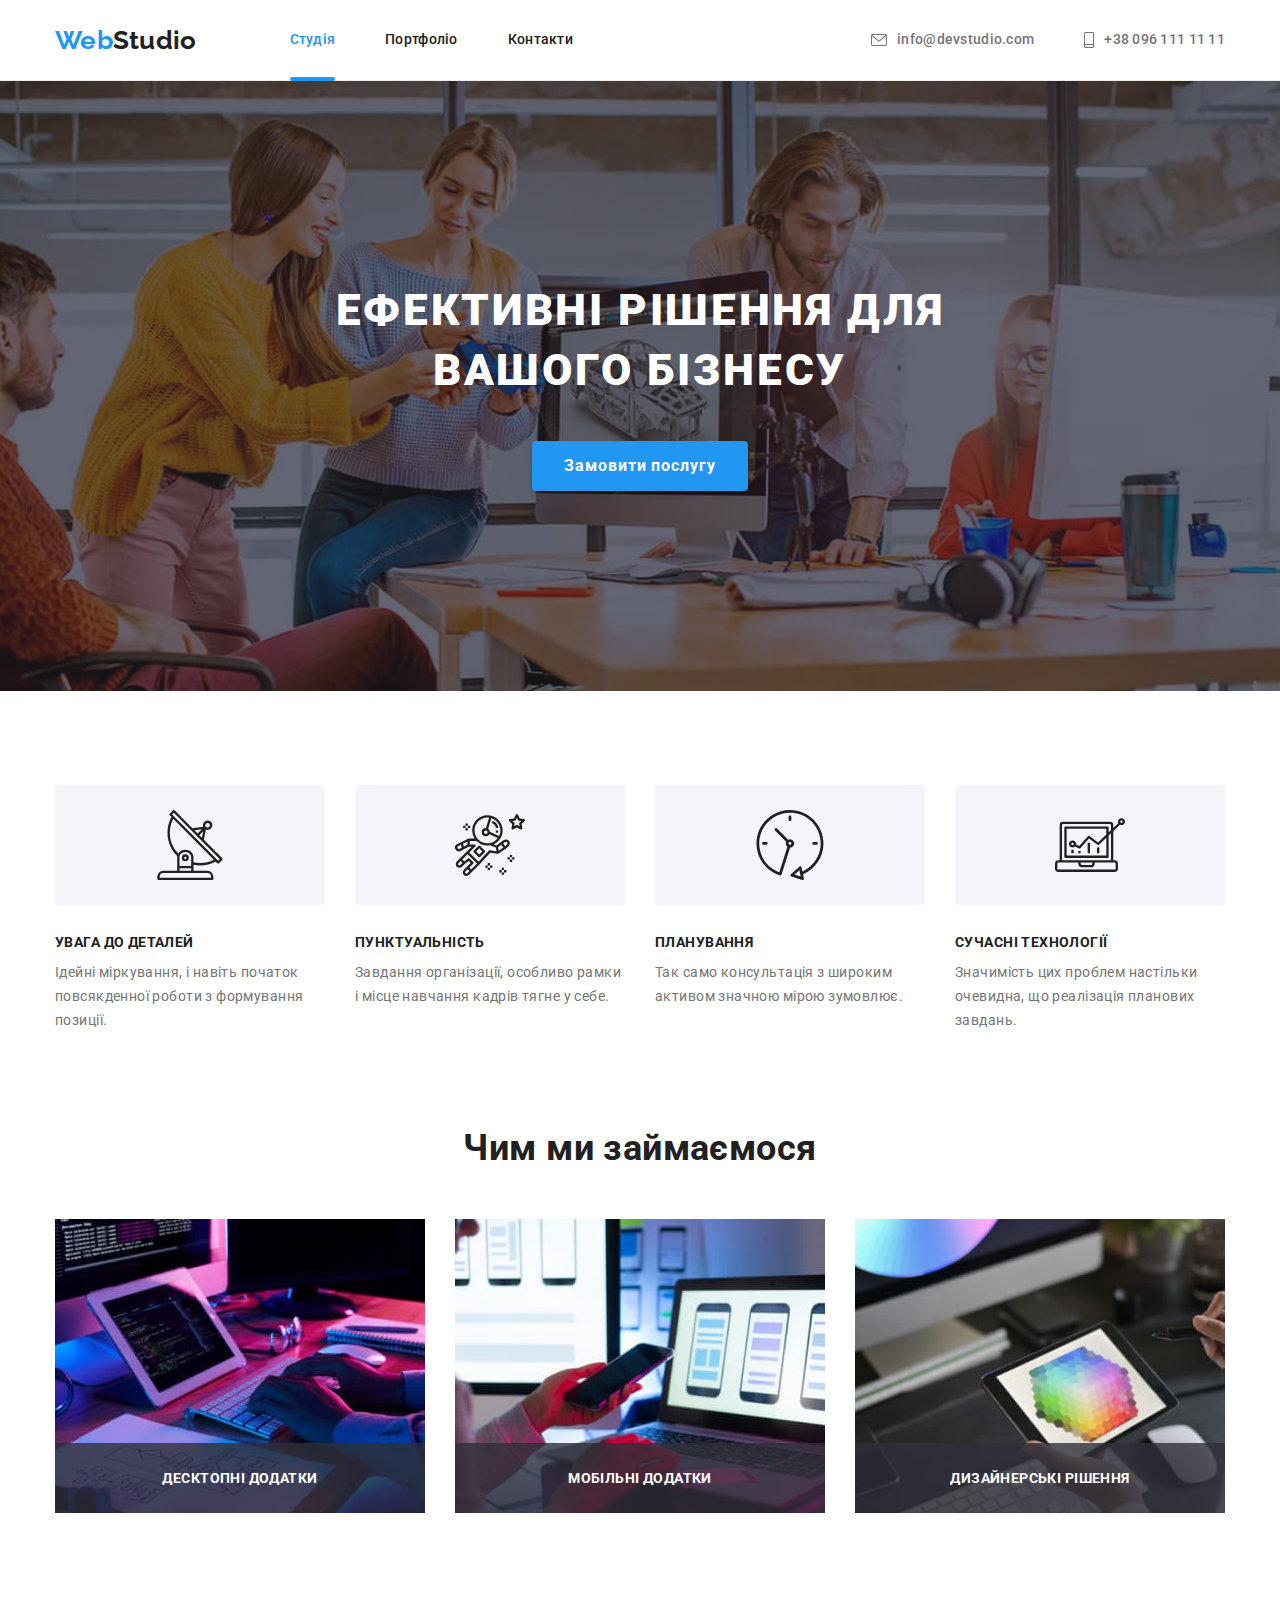
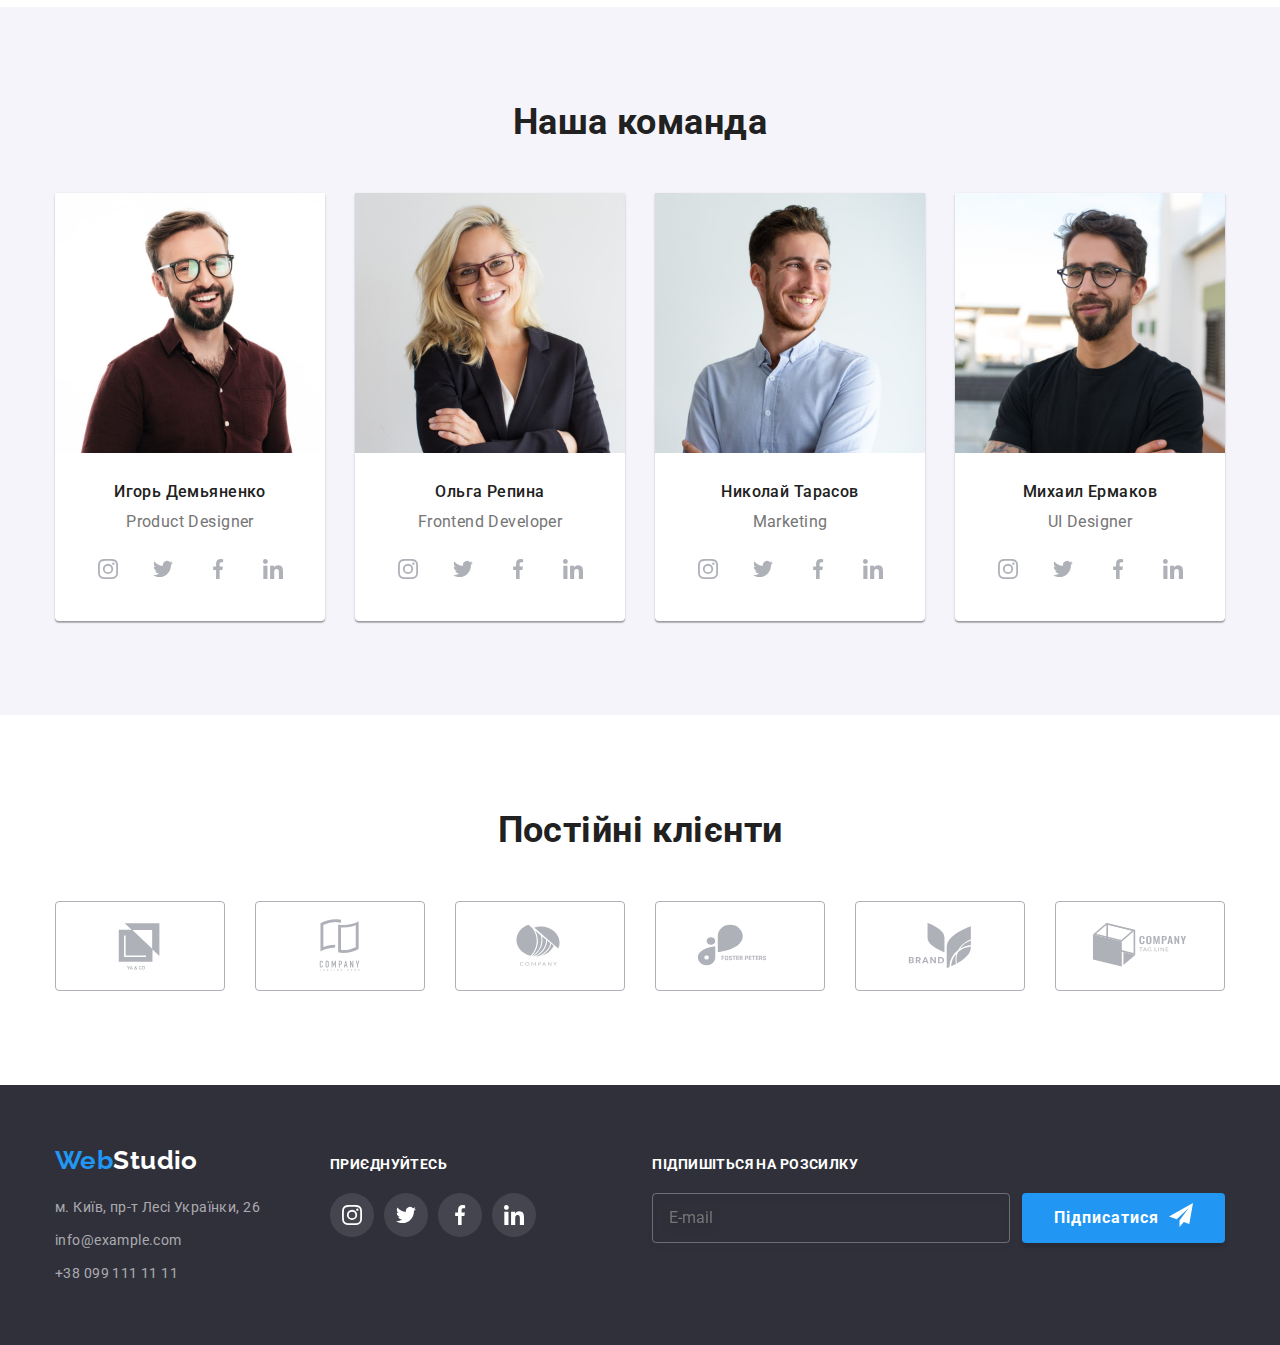
==== commit 4dbfc231: "change2907" ====
--- a/index.html
+++ b/index.html
@@ -554,19 +554,16 @@
         <div class="footer-card-item-form">
           <h3 class="section-subtitle">Підпишіться на розсилку</h3>
           <form class="footer-form" autocomplete="off">
-            <div class="form-field">
-              <input
-                class="footer-form-input"
-                type="email"
-                name="mail"
-                id="email-footer"
-                placeholder=" "
-                required
-              />
-              <label class="footer-form-label" for="email-footer">E-mail</label>
-            </div>
-            <button class="footer-form-button" type="submit">
-              <span>Підписатися</span>
+            <input
+              class="footer-form-input"
+              type="email"
+              name="mail"
+              id="email-footer"
+              placeholder="E-mail"
+              required
+            />
+            <button class="btn" type="submit">
+              <span class="btn-icon">Підписатися</span>
               <svg width="24" height="24">
                 <use href="./images/icons.svg#icon-send" />
               </svg>
@@ -626,10 +623,18 @@
               name="feedback"
               rows="7"
               id="comment"
-              placeholder="Type your message here..."
+              placeholder="Введіть текст"
             ></textarea>
           </div>
-          <button class="form-button" type="submit">Відправити</button>
+          <label class="form-check-label">
+            <input class="checkbox" type="checkbox" name="license" value="license" />
+            <span class="icon"></span>
+            <span
+              >Погоджуюся з розсилкою та приймаю
+              <a target="_blank" href="#">Умови договору</a></span
+            >
+          </label>
+          <button class="btn" type="submit">Відправити</button>
         </form>
       </div>
     </div>
--- a/css/styles.css
+++ b/css/styles.css
@@ -279,22 +279,33 @@
   
 }
 
-.hero .btn {
+.btn {
+  display: flex;
+  justify-content: center;
+  align-content: center;
+  min-width: 200px;
   padding: 10px 32px;
-  border: none;
-  border-radius: 4px;
+  margin-left: auto;
+  margin-right: auto;
+
   font-weight: 700;
   font-size: 16px;
   line-height: 1.88;
   font-family: inherit;
   cursor: pointer;
   letter-spacing: 0.06em;
+
+  border: none;
+  border-radius: 4px;
   background-color: var(--bg-color-primary);
   color: var(--text-color-btn-primary);
   box-shadow: 0px 4px 4px rgba(0, 0, 0, 0.15);
-}
-
-.hero .btn:hover, .hero .btn:focus{
+
+  transition: background-color 250ms var(--timing-function);
+}
+
+.btn:hover, 
+.btn:focus{
   background-color: var(--btn-hover);
 }
 /* END section baner */
@@ -667,7 +678,7 @@
 }
 .footer-form-input{
   width: 358px;
-  /* height: 50px; */
+  height: 50px;
   padding: 15px 16px;
   background-color: inherit;
   border: 1px solid rgba(255, 255, 255, 0.3);
@@ -695,25 +706,9 @@
 
   color: rgba(255, 255, 255, 0.6);
 }
-.footer-form-button{
-  display: flex;
-  gap: 10px;
-  align-items: center;
-
-  padding: 10px 28px;
-  background-color: var(--bg-color-primary);
-  box-shadow: 0px 4px 4px rgba(0, 0, 0, 0.15);
-  border-radius: 4px;
-  border: 1px solid var(--bg-color-primary);
-  cursor: pointer;
-
-  line-height: calc(30 / 16);
-  font-weight: 700;
-  font-size: 16px;
-  letter-spacing: 0.06em;
-  color: var(--white-color);
-}
-
+.btn-icon{
+  margin-right: 10px;
+}
 /* footer form end */
 
 /* Modal window */
@@ -768,8 +763,11 @@
   background-color: transparent;
   cursor: pointer;
   fill: #000000;
-}
-.modal-btn:hover{
+  transition: fill 250ms var(--timing-function);
+}
+.modal-btn:hover,
+.modal-btn:focus
+{
   fill: var(--bg-color-primary);
 }
 
@@ -782,9 +780,7 @@
   text-align: center;
   color: var(--text-color-btn-secondary);
 }
-.modal .form-field{
-  margin-bottom: 10px;
-}
+.modal .form-field{ margin-bottom: 10px; }
 .modal .form-label {
   display: block;
   margin-bottom: 4px;
@@ -793,27 +789,30 @@
   line-height: calc(14 / 12);
   letter-spacing: 0.01em;
 }
-.form-icon-inp{
-  position: relative;
-}
+.form-icon-inp { position: relative; }
 
 .modal .form-input{
   display: block;
   width: 100%;
+  height: 40px;
   padding: 12px;
   padding-left: 42px;
 
   border: 1px solid;
   border-color:  rgba(33, 33, 33, 0.2);
   border-radius: 4px;
-}
-.modal .form-input:focus{
+  cursor: pointer;
+
+  transition: border-color 250ms var(--timing-function);
+}
+.modal .form-input:focus, .modal .form-input:hover{
   outline: none;
   border-color: var(--bg-color-primary);
 }
-.modal .form-input:focus + .icon{
+.modal .form-input:focus + .icon, .modal .form-input:hover + .icon{
   fill: var(--bg-color-primary);
 }
+.form-field .icon:hover { fill: var(--bg-color-primary); }
 
 .form-field .icon{
   position: absolute;
@@ -825,52 +824,81 @@
   transform: translateY(-50%);
   fill: var(--black-color);
 
+  transition: fill 250ms var(--timing-function);
+}
+.form-field-area { margin-bottom: 20px; }
+.form-textarea{
+  display: block;
+  width: 100%;
+  height: 120px;
+  padding: 12px 16px;
+  resize: none;
+  border: solid 1px;
+  border-color: rgba(33, 33, 33, 0.2);
+  border-radius: 4px;
+  transition: border-color 250ms var(--timing-function);
+  /* font-family: inherit;
+  font-size: inherit; */
+  cursor: pointer;
+}
+.form-textarea::placeholder{
   font-size: 12px;
   line-height: calc(14 / 12);
   letter-spacing: 0.01em;
-}
-.form-field-area{
-  margin-bottom: 20px;
-}
-.form-textarea{
-  display: block;
-  width: 100%;
-  padding: 12px 16px;
-  resize: none;
-  /* border: solid 1px; */
-  /* font-family: inherit;
-  font-size: inherit; */
-}
-.form-textarea:focus{
+  
+  color: rgba(117, 117, 117, 0.5);
+}
+.form-textarea:focus, .form-textarea:hover{
   outline: none;
   border-color: var(--bg-color-primary);
 }
-.form .form-button{
-  display: block;
-  margin: 0 auto;
-  min-width: 200px;
-  padding: 10px;
-
-  /* display: flex;
+
+.form .form-button:hover{background-color: var(--btn-hover);}
+.form-check-label{
+  display: flex;
   align-items: center;
-  text-align: center;
-  align-content: center; */
+  gap: 9px;
+  justify-content: center;
   
+  margin-bottom: 30px;
+  cursor: pointer;
+}
+.form-check-label:hover > .icon
+{
+background-image: url(./../images/modal/icon-check.svg);
   background-color: var(--bg-color-primary);
-  box-shadow: 0px 4px 4px rgba(0, 0, 0, 0.15);
+  background-size: contain;
+  background-origin: border-box;
+  border-color: var(--bg-color-primary);
+}
+.form-check-label a{
+  color: var(--bg-color-primary);
+}
+.checkbox{
+  -webkit-appearance: none;
+     -moz-appearance: none;
+          appearance: none;
+  position: absolute;
+}
+.form-check-label .icon{
+  display: inline-block;
+  width: 16px;
+  height: 15px;
+  background: #FFFFFF;
+  /* box-shadow: 0px 1px 3px rgba(0, 0, 0, 0.12), 0px 1px 1px rgba(0, 0, 0, 0.14), 0px 2px 1px rgba(0, 0, 0, 0.2); */
   border-radius: 4px;
-  border: none;
-
-  font-weight: 700;
-  font-size: 16px;
-  line-height: calc(30 / 16);
-  color: var(--white-color);
-  letter-spacing: 0.06em;
-  cursor: pointer;
-}
-.form .form-button:hover{
-  background-color: var(--btn-hover);
-}
-
-
-/* Modal window end */+  border: solid 2px var(--black-color);
+}
+.checkbox:checked + .icon{
+  background-image: url(./../images/modal/icon-check.svg);
+  background-color: var(--bg-color-primary);
+  background-size: contain;
+  background-origin: border-box;
+  border-color: var(--bg-color-primary);
+}
+.checkbox:focus+.icon {
+  border-color: var(--bg-color-primary);
+}
+
+/* Modal window end */
+/*  */